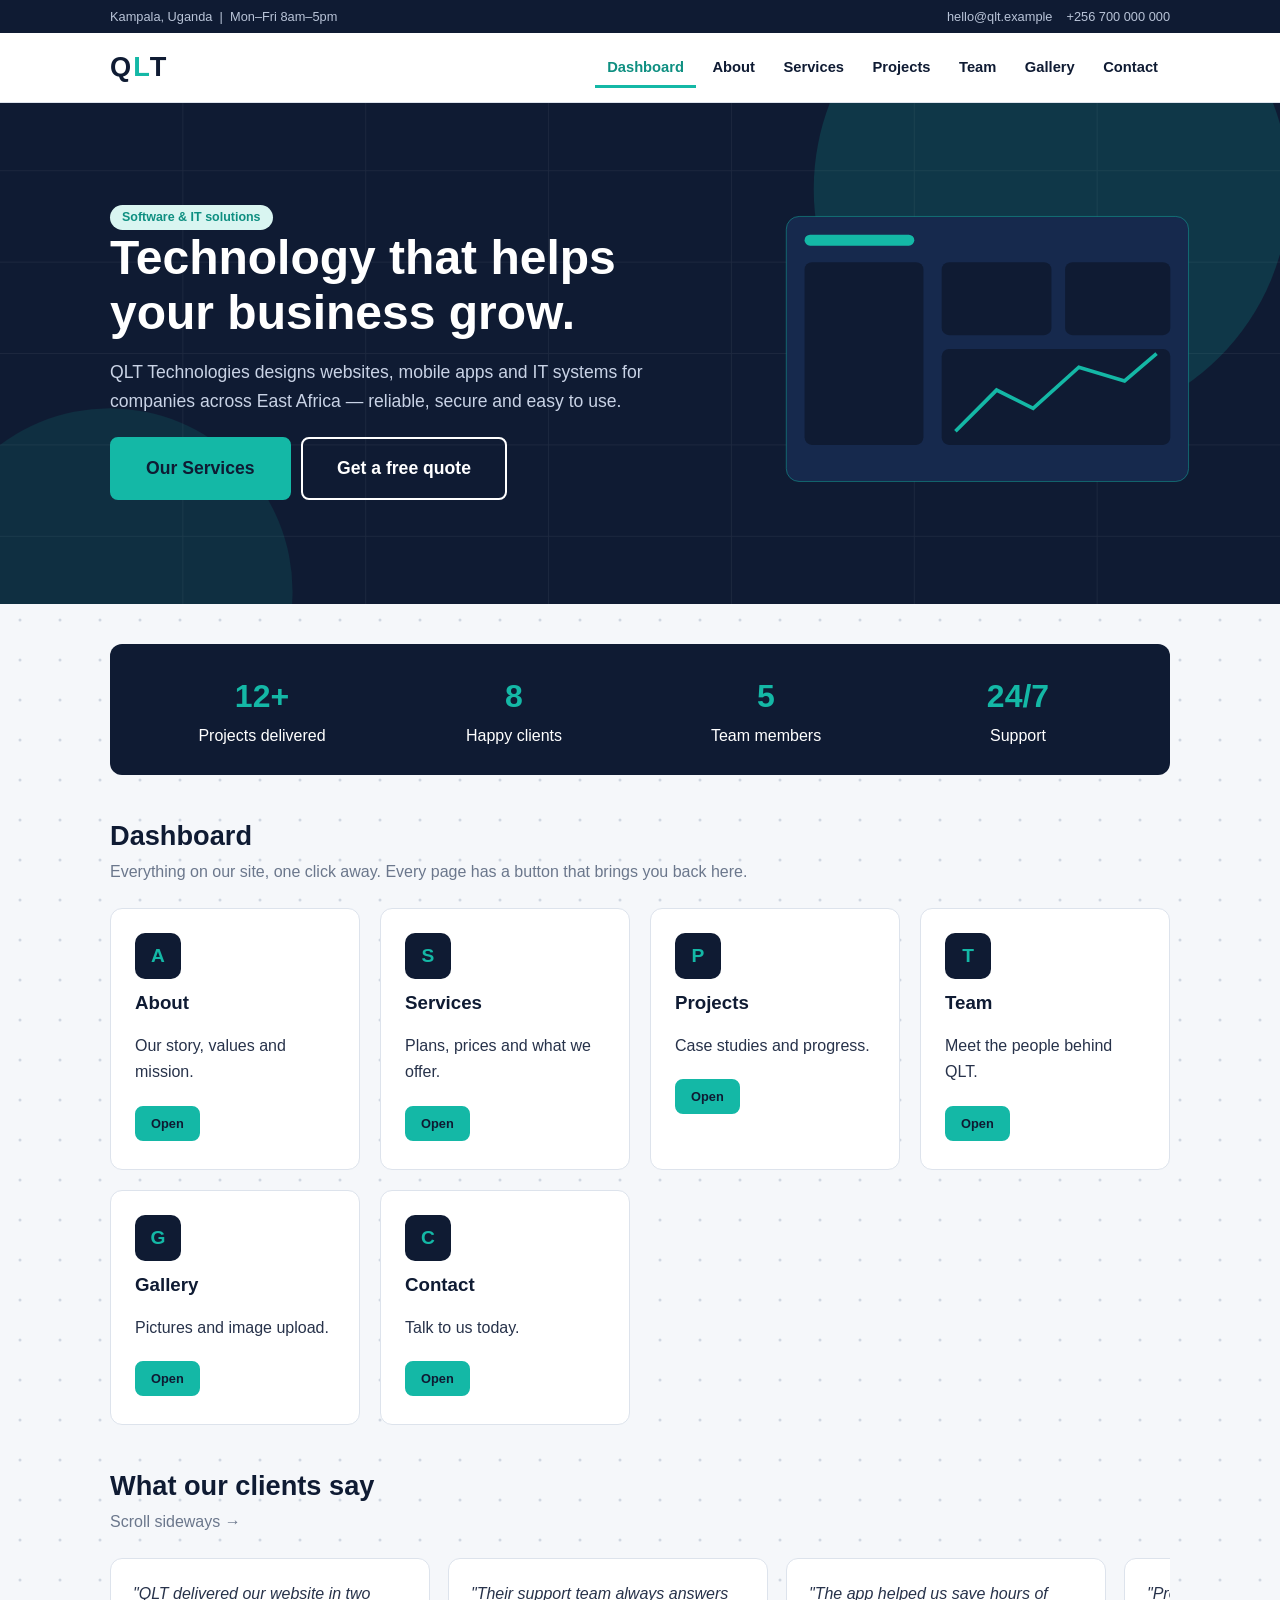
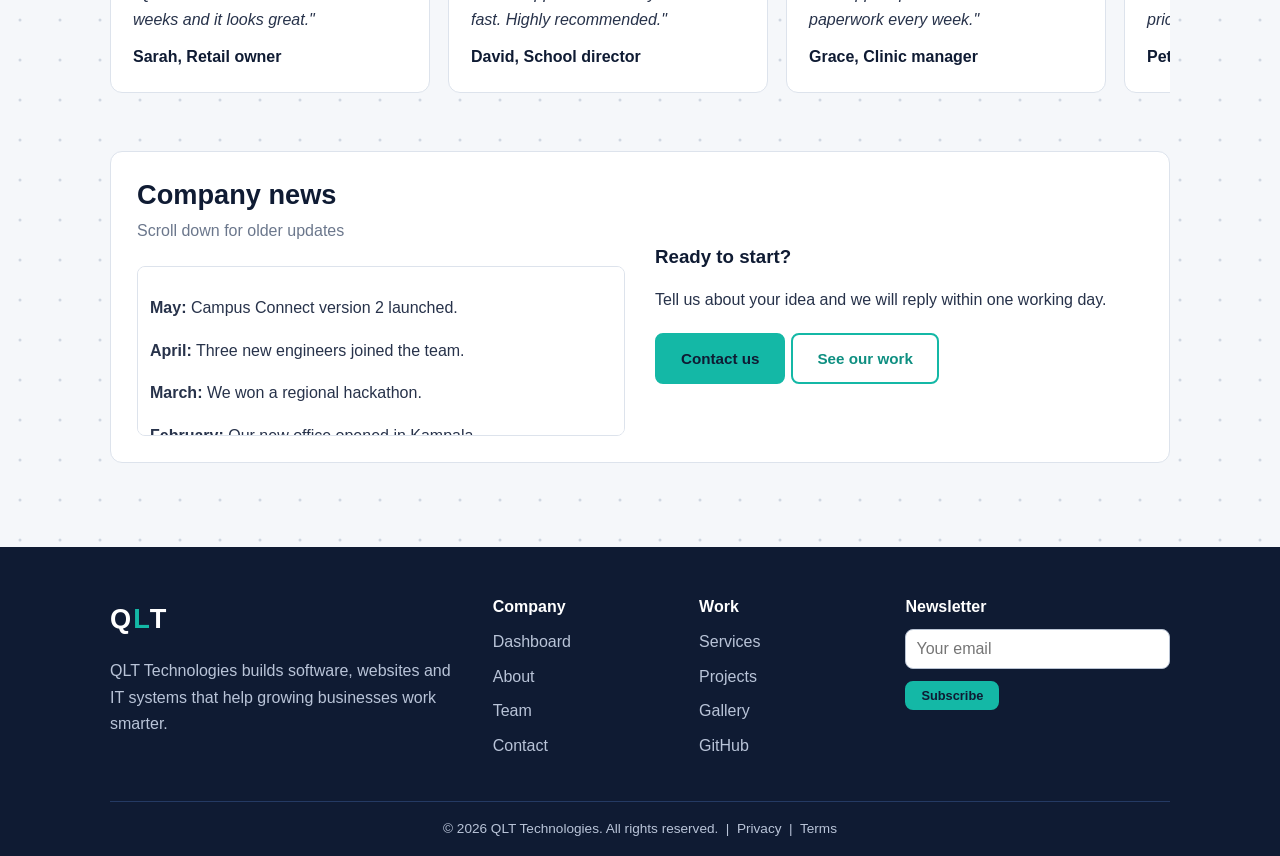
==== index.html @ 22c3e760 "Add files via upload" ====
<!DOCTYPE html>
<html lang="en">
<head>
<meta charset="UTF-8">
<meta name="viewport" content="width=device-width, initial-scale=1">
<meta name="description" content="QLT Technologies - software, web and IT solutions for growing businesses.">
<title>Dashboard | QLT Technologies</title>
<link rel="stylesheet" href="style.css">
</head>
<body>
<div class="topbar"><div class="wrap"><span>Kampala, Uganda &nbsp;|&nbsp; Mon&ndash;Fri 8am&ndash;5pm</span><span><a href="mailto:hello@qlt.example">hello@qlt.example</a><a href="tel:+256700000000">+256 700 000 000</a></span></div></div>
<header><div class="wrap">
  <a class="logo" href="index.html">Q<span>L</span>T</a>
  <nav>
    <a href="index.html" class="active">Dashboard</a>
    <a href="about.html">About</a>
    <a href="services.html">Services</a>
    <a href="projects.html">Projects</a>
    <a href="team.html">Team</a>
    <a href="gallery.html">Gallery</a>
    <a href="contact.html">Contact</a>
  </nav>
</div></header>
<div class="hero"><div class="wrap">
  <span class="tag">Software &amp; IT solutions</span>
  <h1>Technology that helps your business grow.</h1>
  <p>QLT Technologies designs websites, mobile apps and IT systems for companies across East Africa &mdash; reliable, secure and easy to use.</p>
  <a class="btn big" href="services.html">Our Services</a>
  <a class="btn big light" href="contact.html">Get a free quote</a>
</div></div>
<main><div class="wrap">
  <div class="stats">
    <div><b>12+</b>Projects delivered</div><div><b>8</b>Happy clients</div><div><b>5</b>Team members</div><div><b>24/7</b>Support</div>
  </div>
  <section style="margin-top:44px">
    <h2>Dashboard</h2><p class="sub">Everything on our site, one click away. Every page has a button that brings you back here.</p>
    <div class="grid">
      <div class="card"><div class="icon">A</div><h3>About</h3><p>Our story, values and mission.</p><a class="btn sm" href="about.html">Open</a></div>
      <div class="card"><div class="icon">S</div><h3>Services</h3><p>Plans, prices and what we offer.</p><a class="btn sm" href="services.html">Open</a></div>
      <div class="card"><div class="icon">P</div><h3>Projects</h3><p>Case studies and progress.</p><a class="btn sm" href="projects.html">Open</a></div>
      <div class="card"><div class="icon">T</div><h3>Team</h3><p>Meet the people behind QLT.</p><a class="btn sm" href="team.html">Open</a></div>
      <div class="card"><div class="icon">G</div><h3>Gallery</h3><p>Pictures and image upload.</p><a class="btn sm" href="gallery.html">Open</a></div>
      <div class="card"><div class="icon">C</div><h3>Contact</h3><p>Talk to us today.</p><a class="btn sm" href="contact.html">Open</a></div>
    </div>
  </section>
  <section>
    <h2>What our clients say</h2><p class="sub">Scroll sideways &rarr;</p>
    <div class="scroll-x">
      <div class="quote">"QLT delivered our website in two weeks and it looks great."<b>Sarah, Retail owner</b></div>
      <div class="quote">"Their support team always answers fast. Highly recommended."<b>David, School director</b></div>
      <div class="quote">"The app helped us save hours of paperwork every week."<b>Grace, Clinic manager</b></div>
      <div class="quote">"Professional, honest and fairly priced."<b>Peter, Farm co-op</b></div>
      <div class="quote">"We now take orders online thanks to QLT."<b>Mary, Restaurant owner</b></div>
    </div>
  </section>
  <section>
    <div class="panel two">
      <div><h2>Company news</h2><p class="sub">Scroll down for older updates</p>
        <div class="scroll-y"><p><b>May:</b> Campus Connect version 2 launched.</p><p><b>April:</b> Three new engineers joined the team.</p><p><b>March:</b> We won a regional hackathon.</p><p><b>February:</b> Our new office opened in Kampala.</p><p><b>January:</b> QLT Technologies was founded.</p></div></div>
      <div><h3>Ready to start?</h3><p>Tell us about your idea and we will reply within one working day.</p><a class="btn" href="contact.html">Contact us</a><a class="btn outline" href="projects.html">See our work</a></div>
    </div>
  </section>
</div></main>
<footer><div class="wrap">
  <div class="fgrid">
    <div><a class="logo" style="color:#fff" href="index.html">Q<span>L</span>T</a><p>QLT Technologies builds software, websites and IT systems that help growing businesses work smarter.</p></div>
    <div><h4>Company</h4><ul><li><a href="index.html">Dashboard</a></li><li><a href="about.html">About</a></li><li><a href="team.html">Team</a></li><li><a href="contact.html">Contact</a></li></ul></div>
    <div><h4>Work</h4><ul><li><a href="services.html">Services</a></li><li><a href="projects.html">Projects</a></li><li><a href="gallery.html">Gallery</a></li><li><a href="https://github.com" target="_blank">GitHub</a></li></ul></div>
    <div><h4>Newsletter</h4><form action="#"><input type="email" placeholder="Your email"><button class="btn sm" type="submit">Subscribe</button></form></div>
  </div>
  <div class="copy">&copy; 2026 QLT Technologies. All rights reserved. &nbsp;|&nbsp; <a href="contact.html">Privacy</a> &nbsp;|&nbsp; <a href="contact.html">Terms</a></div>
</div></footer>
</body>
</html>
---- style.css ----
/* QLT Technologies - stylesheet. Colours: navy, teal, white, greys */
:root{--navy:#0f1b33;--navy2:#16294d;--teal:#14b8a6;--teal-d:#0e8f81;--bg:#f5f7fa;--line:#dde3ec;--text:#27324a;--muted:#6b778c}
*{box-sizing:border-box}
html{scroll-behavior:smooth}
body{margin:0;font-family:"Segoe UI",Helvetica,Arial,sans-serif;color:var(--text);line-height:1.65;background:var(--bg) url("images/pattern.svg")}
a{color:var(--teal-d)}
.wrap{max-width:1100px;margin:0 auto;padding:0 20px}
.topbar{background:var(--navy);color:#b9c4d8;font-size:.8rem;padding:6px 0}
.topbar .wrap{display:flex;justify-content:space-between;flex-wrap:wrap;gap:6px}
.topbar a{color:#b9c4d8;text-decoration:none;margin-left:14px}
header{background:#fff;border-bottom:1px solid var(--line);position:sticky;top:0;z-index:10}
header .wrap{display:flex;align-items:center;justify-content:space-between;flex-wrap:wrap;padding-top:12px;padding-bottom:12px}
.logo{font-size:1.7rem;font-weight:800;letter-spacing:2px;color:var(--navy);text-decoration:none}
.logo span{color:var(--teal)}
nav a{color:var(--navy);text-decoration:none;padding:8px 12px;border-radius:6px;font-weight:600;font-size:.92rem;display:inline-block}
nav a:hover{background:var(--bg)}
nav a.active{color:var(--teal-d);box-shadow:inset 0 -3px 0 var(--teal);border-radius:0}
.hero{color:#fff;background:var(--navy) url("images/hero.svg") center/cover;padding:100px 0}
.hero h1{font-size:3rem;line-height:1.15;margin:0 0 16px;color:#fff;max-width:620px}
.hero p{max-width:560px;font-size:1.1rem;color:#c9d3e6}
.banner{color:#fff;background:var(--navy) url("images/banner.svg") center/cover;padding:56px 0}
.banner h1{margin:0;font-size:2.3rem;color:#fff}
.banner p{margin:6px 0 0;color:#c9d3e6}
.crumbs{font-size:.85rem;color:#9fb0cc;margin-bottom:8px}
.crumbs a{color:#5eead4;text-decoration:none}
main{padding:40px 0 10px}
section{margin-bottom:44px}
.panel{background:#fff;border:1px solid var(--line);border-radius:12px;padding:26px}
.dark{color:#fff;background:var(--navy) url("images/banner.svg") center/cover;border-radius:12px;padding:40px;text-align:center}
.dark h2{color:#fff}
h1,h2,h3,h4{color:var(--navy);line-height:1.25}
h2{font-size:1.7rem;margin:0 0 6px}
.sub{color:var(--muted);margin:0 0 22px}
.grid{display:grid;grid-template-columns:repeat(auto-fit,minmax(240px,1fr));gap:20px}
.card{background:#fff;border:1px solid var(--line);border-radius:12px;padding:24px;transition:.2s}
.card:hover{border-color:var(--teal);box-shadow:0 8px 24px rgba(15,27,51,.08)}
.card h3{margin-top:0}
.icon{width:46px;height:46px;border-radius:10px;background:var(--navy);color:var(--teal);display:flex;align-items:center;justify-content:center;font-weight:800;font-size:1.2rem;margin-bottom:12px}
.stats{display:grid;grid-template-columns:repeat(auto-fit,minmax(150px,1fr));text-align:center;background:var(--navy);color:#fff;border-radius:12px;padding:26px}
.stats b{display:block;font-size:2rem;color:var(--teal)}
.btn{display:inline-block;padding:11px 24px;border:2px solid var(--teal);background:var(--teal);color:var(--navy);font-weight:700;border-radius:8px;text-decoration:none;cursor:pointer;font-size:.95rem;margin:4px 6px 4px 0;font-family:inherit}
.btn:hover{background:var(--teal-d);border-color:var(--teal-d);color:#fff}
.btn.outline{background:transparent;color:var(--teal-d)}
.btn.outline:hover{background:var(--teal);color:var(--navy)}
.btn.light{background:transparent;color:#fff;border-color:#fff}
.btn.light:hover{background:#fff;color:var(--navy)}
.btn.navy{background:var(--navy);border-color:var(--navy);color:#fff}
.btn.navy:hover{background:var(--navy2)}
.btn.pill{border-radius:40px}
.btn.big{padding:15px 34px;font-size:1.1rem}
.btn.sm{padding:5px 14px;font-size:.8rem}
.btn:disabled{background:#cfd6e2;border-color:#cfd6e2;color:#8a95a8;cursor:not-allowed}
.btn-group{display:inline-flex}
.btn-group .btn{margin:0;border-radius:0}
.btn-group .btn:first-child{border-radius:8px 0 0 8px}
.btn-group .btn:last-child{border-radius:0 8px 8px 0}
.scroll-x{display:flex;gap:18px;overflow-x:auto;padding-bottom:14px;scroll-snap-type:x mandatory}
.scroll-x>*{flex:0 0 320px;scroll-snap-align:start}
.scroll-x img{width:320px;border-radius:12px;display:block}
.quote{background:#fff;border:1px solid var(--line);border-radius:12px;padding:22px;font-style:italic}
.quote b{display:block;font-style:normal;margin-top:10px;color:var(--navy)}
.scroll-y{max-height:170px;overflow-y:scroll;border:1px solid var(--line);border-radius:8px;padding:12px;background:#fff}
.gallery{display:grid;grid-template-columns:repeat(auto-fit,minmax(230px,1fr));gap:16px}
figure{margin:0}
figure img{width:100%;border-radius:12px;display:block}
figcaption{font-size:.85rem;color:var(--muted);margin-top:6px}
.table-wrap{overflow-x:auto;background:#fff;border:1px solid var(--line);border-radius:12px}
table{border-collapse:collapse;width:100%}
caption{text-align:left;font-weight:700;padding:14px 16px;color:var(--navy)}
th,td{padding:12px 16px;text-align:left;border-top:1px solid var(--line)}
th{background:var(--navy);color:#fff;border-top:0}
tbody tr:nth-child(even){background:var(--bg)}
tbody tr:hover{background:#e3f6f3}
blockquote{border-left:4px solid var(--teal);margin:16px 0;padding:8px 18px;background:var(--bg);font-style:italic}
.dropcap::first-letter{float:left;font-size:3.4rem;line-height:.9;padding:4px 8px 0 0;color:var(--teal);font-weight:800}
.tag{background:#d9f5f1;color:var(--teal-d);padding:2px 12px;border-radius:20px;font-size:.78rem;font-weight:700;display:inline-block}
.badge{background:var(--navy);color:#fff;padding:2px 10px;border-radius:4px;font-size:.75rem}
.avatar{width:72px;height:72px;border-radius:50%;background:var(--navy);color:var(--teal);font-size:1.6rem;font-weight:800;line-height:72px;text-align:center;margin-bottom:10px}
fieldset{border:1px solid var(--line);border-radius:10px;margin:0 0 18px;padding:8px 18px 18px}
legend{font-weight:700;color:var(--navy);padding:0 8px}
label{display:block;margin-top:14px;font-weight:600;font-size:.9rem}
input[type=text],input[type=email],input[type=password],input[type=search],input[type=number],input[type=date],input[type=time],input[type=tel],select,textarea{width:100%;padding:10px;border:1px solid #b9c3d3;border-radius:8px;font-size:1rem;font-family:inherit;background:#fff}
input:focus,select:focus,textarea:focus{outline:3px solid #99e6dd;border-color:var(--teal)}
input[type=radio],input[type=checkbox]{accent-color:var(--teal);margin:0 4px 0 12px}
input[type=range]{width:100%;accent-color:var(--teal)}
progress,meter{width:200px;max-width:100%;accent-color:var(--teal)}
details{background:#fff;border:1px solid var(--line);border-radius:10px;padding:12px 18px;margin-bottom:10px}
summary{cursor:pointer;font-weight:700;color:var(--navy)}
.two{display:grid;grid-template-columns:1fr 1fr;gap:30px;align-items:center}
footer{background:var(--navy);color:#b9c4d8;padding:50px 0 0;margin-top:30px}
.fgrid{display:grid;grid-template-columns:2fr 1fr 1fr 1.5fr;gap:30px}
footer h4{color:#fff;margin:0 0 12px}
footer ul{list-style:none;margin:0;padding:0}
footer li{margin-bottom:8px}
footer a{color:#b9c4d8;text-decoration:none}
footer a:hover{color:var(--teal);text-decoration:underline}
footer input[type=email]{margin-bottom:8px}
.copy{border-top:1px solid #243a63;margin-top:34px;padding:16px 0;text-align:center;font-size:.85rem}
@media(max-width:800px){.hero h1{font-size:2.1rem}.two,.fgrid{grid-template-columns:1fr}header .wrap{justify-content:center}.hero{padding:60px 0}}
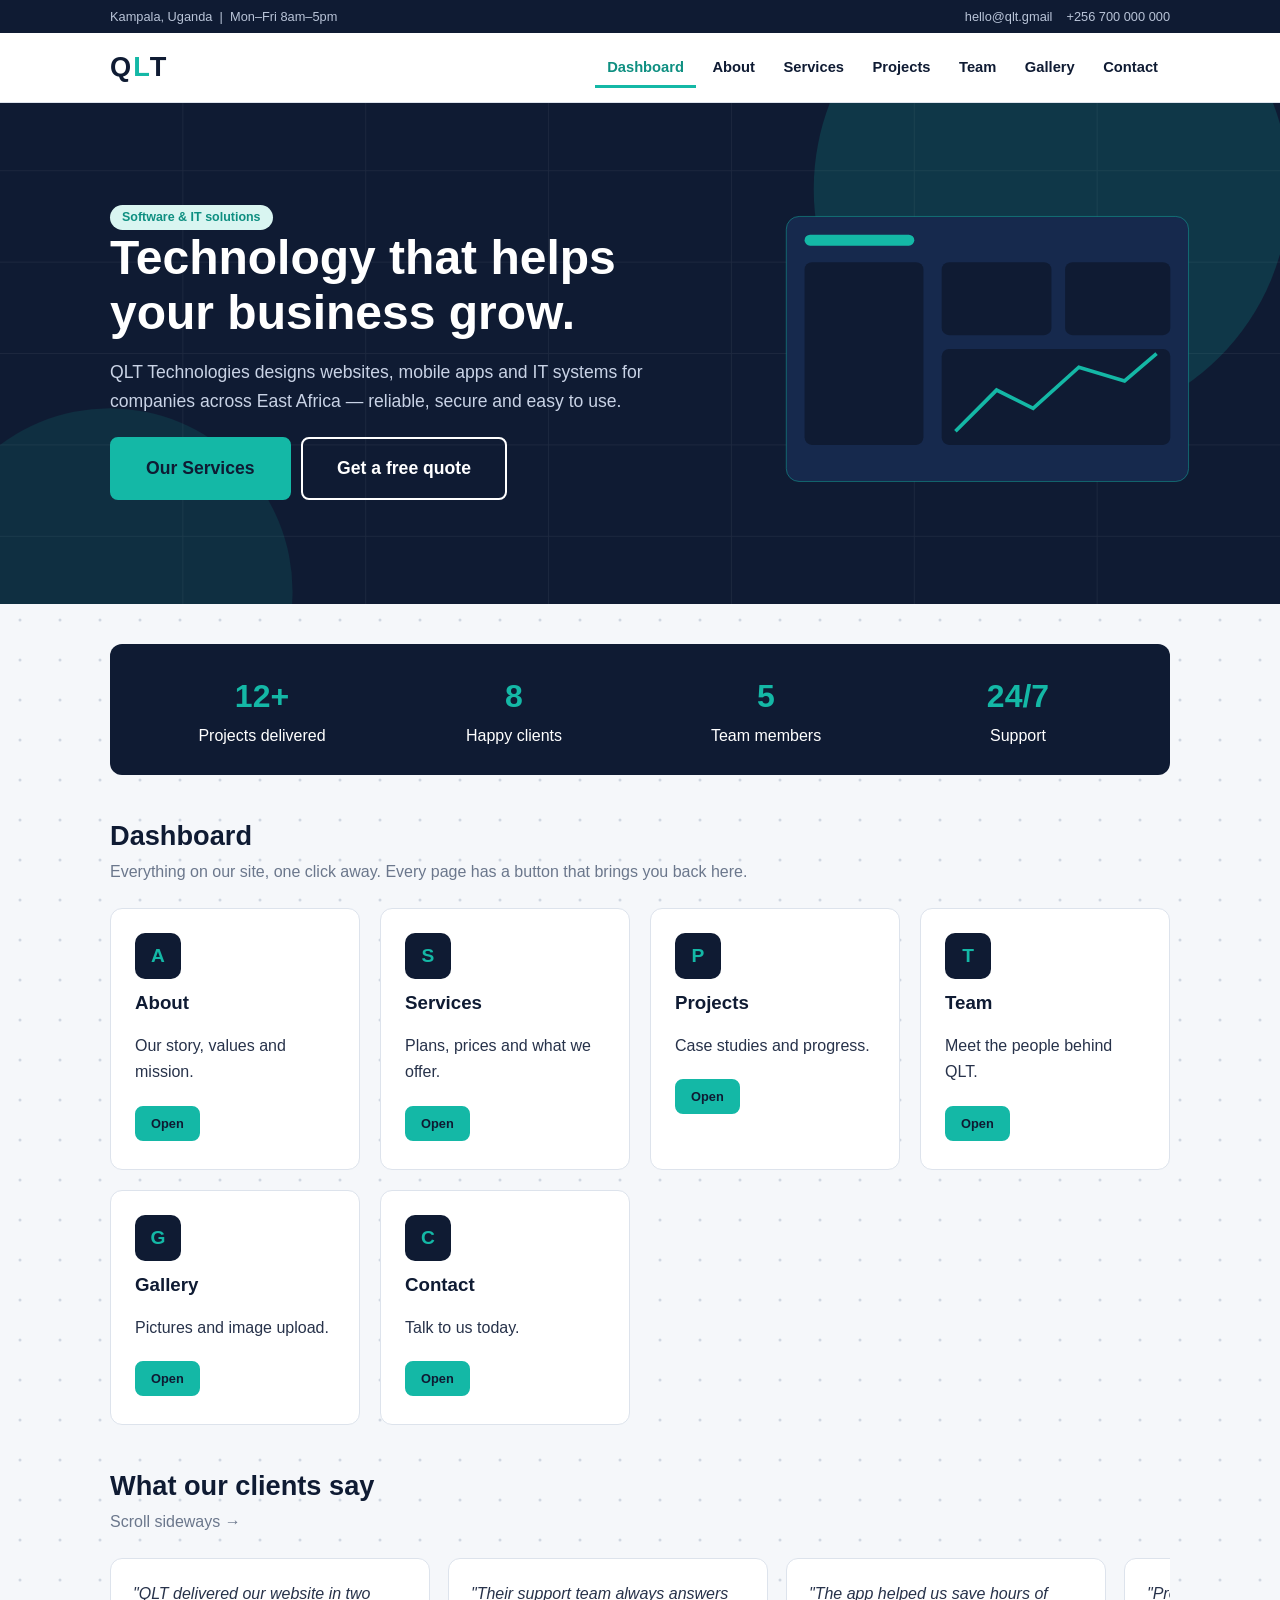
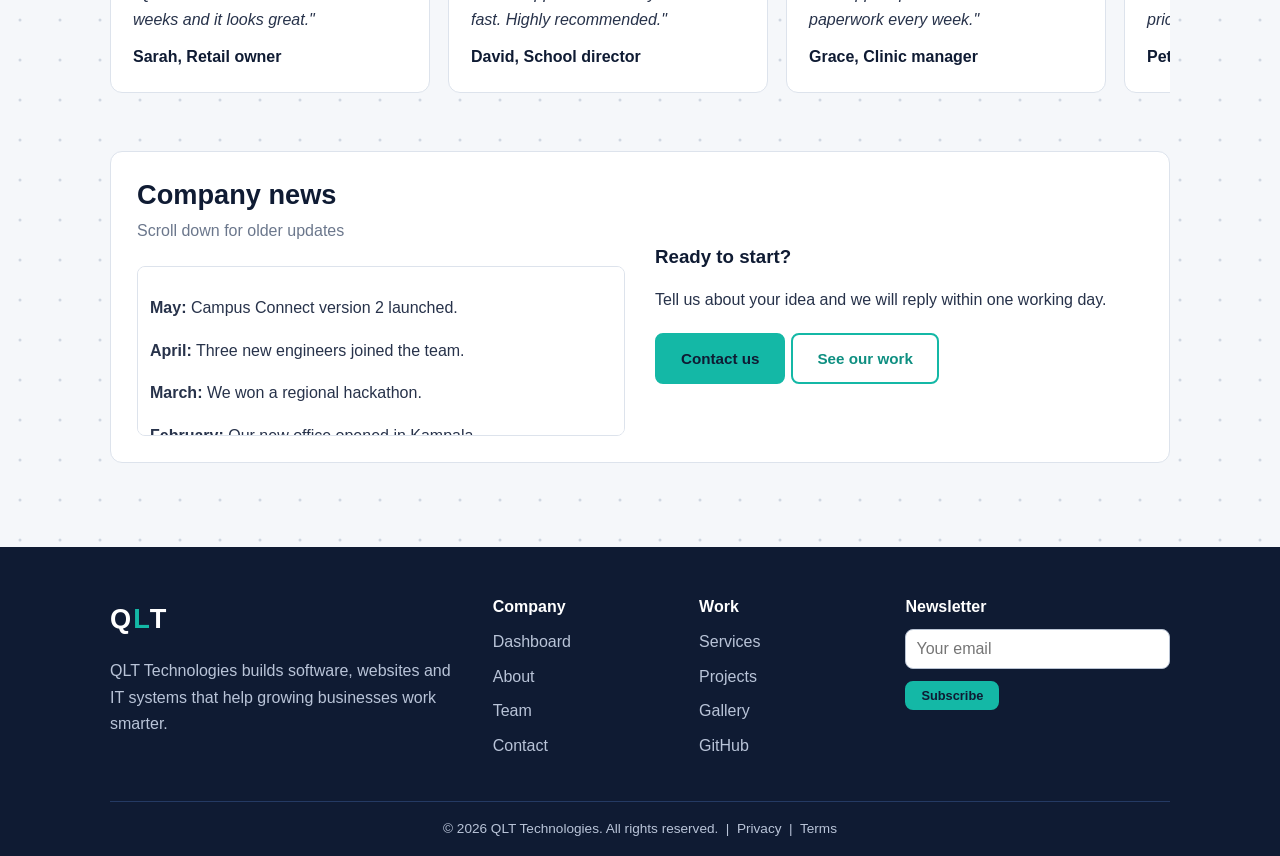
==== commit b54388c8: "Fix email address in topbar of index.html Updated contact email in the topbar section." ====
--- a/index.html
+++ b/index.html
@@ -8,7 +8,7 @@
 <link rel="stylesheet" href="style.css">
 </head>
 <body>
-<div class="topbar"><div class="wrap"><span>Kampala, Uganda &nbsp;|&nbsp; Mon&ndash;Fri 8am&ndash;5pm</span><span><a href="mailto:hello@qlt.example">hello@qlt.example</a><a href="tel:+256700000000">+256 700 000 000</a></span></div></div>
+<div class="topbar"><div class="wrap"><span>Kampala, Uganda &nbsp;|&nbsp; Mon&ndash;Fri 8am&ndash;5pm</span><span><a href="mailto:hello@qlt.gmail">hello@qlt.gmail</a><a href="tel:+256700000000">+256 700 000 000</a></span></div></div>
 <header><div class="wrap">
   <a class="logo" href="index.html">Q<span>L</span>T</a>
   <nav>
